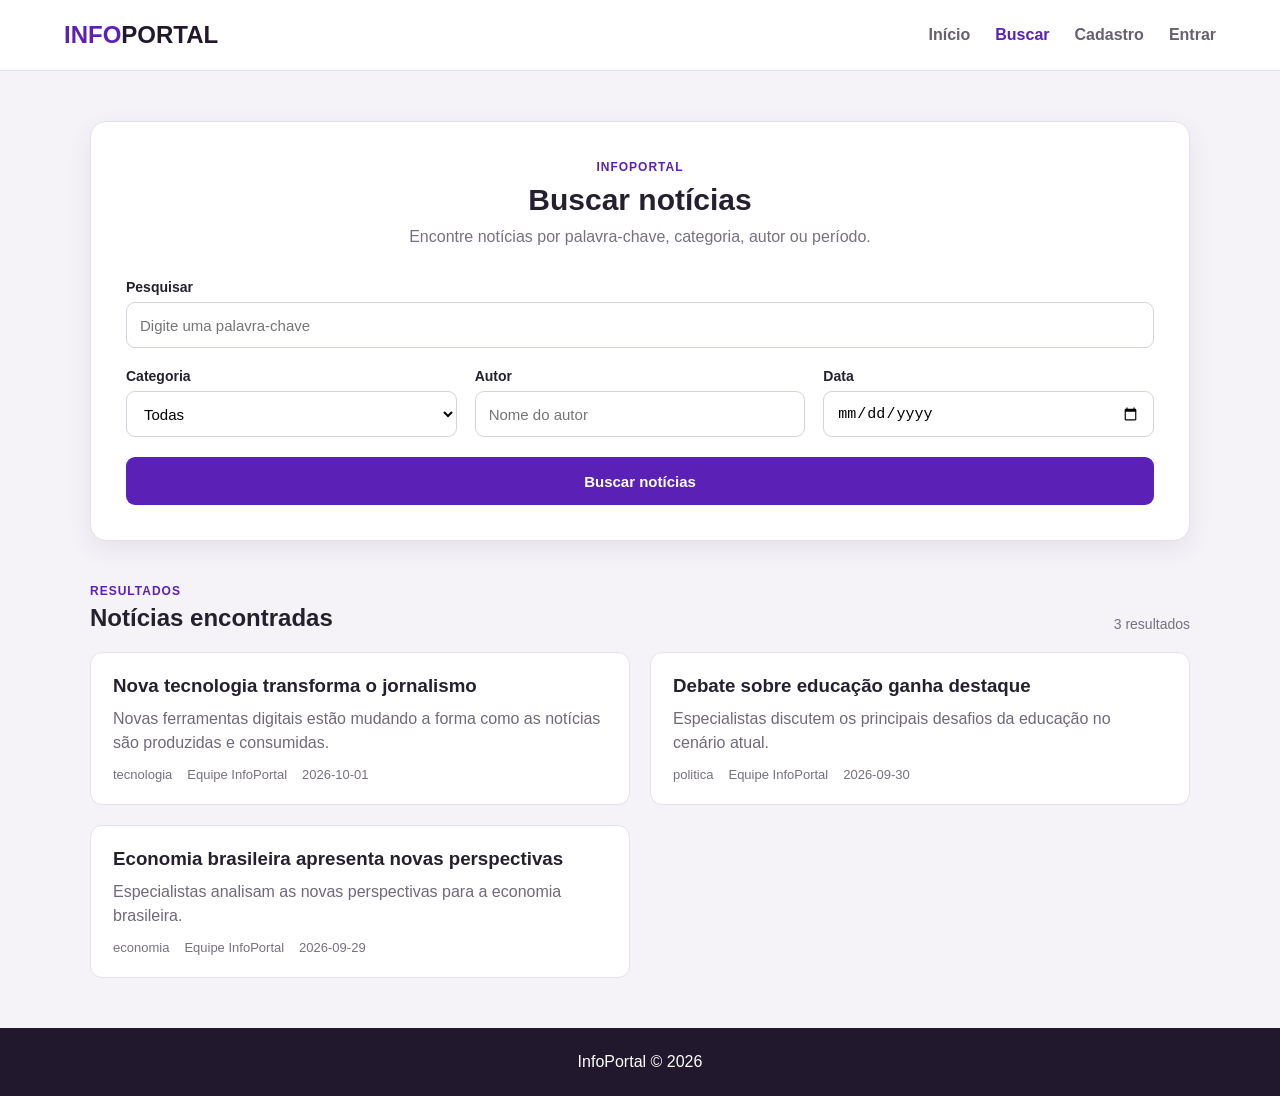
==== busca.html @ 55f18f4f "criei a tela busca" ====
<!DOCTYPE html>

<html lang="pt-BR">
<head>
    <meta charset="UTF-8">
    <meta name="viewport" content="width=device-width, initial-scale=1.0">
    <title>InfoPortal • Buscar</title>
    <link rel="stylesheet" href="/css/busca.css">
</head>

<body>
    <header class="header">
        <div class="header-container">
            <a href="index.html" class="logo">
                INFO<span>PORTAL</span>
            </a>

        <nav class="menu">
            <a href="index.html">Início</a>
            <a href="busca.html" class="active">Buscar</a>
            <a href="cadastro.html">Cadastro</a>
            <a href="login.html">Entrar</a>
        </nav>
    </div>
</header>

<main class="main">
    <section class="busca-section">
        <div class="cabecalho">
            <span class="section-tag">INFOPORTAL</span>
            <h1>Buscar notícias</h1>
            <p>
                Encontre notícias por palavra-chave, categoria,
                autor ou período.
            </p>
        </div>

        <form id="buscaForm" class="busca-form">
            <div class="campo campo-busca">
                <label for="termo">Pesquisar</label>
                <input
                    type="text"
                    id="termo"
                    name="termo"
                    placeholder="Digite uma palavra-chave"
                >
            </div>

            <div class="filtros">
                <div class="campo">
                    <label for="categoria">Categoria</label>
                    <select id="categoria" name="categoria">
                        <option value="">Todas</option>
                        <option value="politica">Política</option>
                        <option value="economia">Economia</option>
                        <option value="tecnologia">Tecnologia</option>
                        <option value="esportes">Esportes</option>
                        <option value="cultura">Cultura</option>
                        <option value="saude">Saúde</option>
                    </select>
                </div>

                <div class="campo">
                    <label for="autor">Autor</label>
                    <input
                        type="text"
                        id="autor"
                        name="autor"
                        placeholder="Nome do autor"
                    >
                </div>

                <div class="campo">
                    <label for="data">Data</label>
                    <input
                        type="date"
                        id="data"
                        name="data"
                    >
                </div>
            </div>

            <button type="submit" class="btn-buscar">
                Buscar notícias
            </button>
        </form>
    </section>

    <section class="resultados-section">
        <div class="resultados-header">
            <div>
                <span class="section-tag">RESULTADOS</span>
                <h2>Notícias encontradas</h2>
            </div>

            <span id="contadorResultados">
                0 resultados
            </span>
        </div>

        <div id="resultados" class="resultados">
        </div>

        <div id="mensagem" class="mensagem">
        </div>
    </section>
</main>

<footer class="footer">
    <p>InfoPortal © 2026</p>
</footer>

<script src="/js/busca.js"></script>


</body>
</html>
---- css/busca.css ----
* {
    margin: 0;
    padding: 0;
    box-sizing: border-box;
}

body {
    font-family: Arial, Helvetica, sans-serif;
    background: #f5f3f8;
    color: #24202d;
    min-height: 100vh;
    display: flex;
    flex-direction: column;
}

.header {
    background: #ffffff;
    border-bottom: 1px solid #e5e0eb;
}

.header-container {
    width: 90%;
    max-width: 1200px;
    height: 70px;
    margin: auto;
    display: flex;
    align-items: center;
    justify-content: space-between;
}

.logo {
    text-decoration: none;
    font-size: 24px;
    font-weight: 900;
    color: #5b21b6;
}

.logo span {
    color: #21182d;
}

.menu {
    display: flex;
    gap: 25px;
}

.menu a {
    text-decoration: none;
    color: #66606f;
    font-weight: bold;
}

.menu a:hover,
.menu a.active {
    color: #5b21b6;
}

.main {
    flex: 1;
    width: 90%;
    max-width: 1100px;
    margin: 50px auto;
}

.busca-section {
    background: #ffffff;
    padding: 35px;
    border-radius: 16px;
    border: 1px solid #e5e0eb;
    box-shadow: 0 8px 25px rgba(50, 30, 80, 0.08);
}

.cabecalho {
    text-align: center;
    margin-bottom: 30px;
}

.section-tag {
    color: #5b21b6;
    font-size: 12px;
    font-weight: bold;
    letter-spacing: 1px;
}

.cabecalho h1 {
    font-size: 30px;
    margin: 8px 0;
}

.cabecalho p {
    color: #77717f;
    line-height: 1.5;
}

.busca-form {
    display: flex;
    flex-direction: column;
    gap: 20px;
}

.campo {
    display: flex;
    flex-direction: column;
    gap: 7px;
}

.campo label {
    font-size: 14px;
    font-weight: bold;
}

.campo input,
.campo select {
    width: 100%;
    height: 46px;
    padding: 0 13px;
    border: 1px solid #d8d1df;
    border-radius: 9px;
    background: #ffffff;
    font-size: 15px;
    outline: none;
}

.campo input:focus,
.campo select:focus {
    border-color: #5b21b6;
    box-shadow: 0 0 0 3px rgba(91, 33, 182, 0.08);
}

.filtros {
    display: grid;
    grid-template-columns: repeat(3, 1fr);
    gap: 18px;
}

.btn-buscar {
    width: 100%;
    height: 48px;
    border: none;
    border-radius: 9px;
    background: #5b21b6;
    color: #ffffff;
    font-size: 15px;
    font-weight: bold;
    cursor: pointer;
}

.btn-buscar:hover {
    background: #4c1d95;
}

.resultados-section {
    margin-top: 40px;
}

.resultados-header {
    display: flex;
    align-items: end;
    justify-content: space-between;
    margin-bottom: 20px;
}

.resultados-header h2 {
    margin-top: 5px;
}

#contadorResultados {
    color: #77717f;
    font-size: 14px;
}

.resultados {
    display: grid;
    grid-template-columns: repeat(2, 1fr);
    gap: 20px;
}

.noticia-card {
    background: #ffffff;
    padding: 22px;
    border: 1px solid #e5e0eb;
    border-radius: 12px;
}

.noticia-card h3 {
    margin-bottom: 10px;
    color: #24202d;
}

.noticia-card p {
    color: #706978;
    line-height: 1.5;
    margin-bottom: 12px;
}

.noticia-info {
    display: flex;
    gap: 15px;
    flex-wrap: wrap;
    color: #77717f;
    font-size: 13px;
}

.mensagem {
    padding: 20px;
    margin-top: 20px;
    background: #ffffff;
    border: 1px solid #e5e0eb;
    border-radius: 10px;
    color: #77717f;
    text-align: center;
}

.footer {
    background: #21182d;
    color: #ffffff;
    text-align: center;
    padding: 25px;
}

@media (max-width: 700px) {
    .header-container {
        height: auto;
        padding: 20px 0;
        flex-direction: column;
        gap: 15px;
    }

    .menu {
        gap: 15px;
        flex-wrap: wrap;
        justify-content: center;
    }

    .main {
        margin: 30px auto;
    }

    .busca-section {
        padding: 25px 20px;
    }

    .filtros,
    .resultados {
        grid-template-columns: 1fr;
    }

    .resultados-header {
        align-items: flex-start;
        flex-direction: column;
        gap: 10px;
    }
}
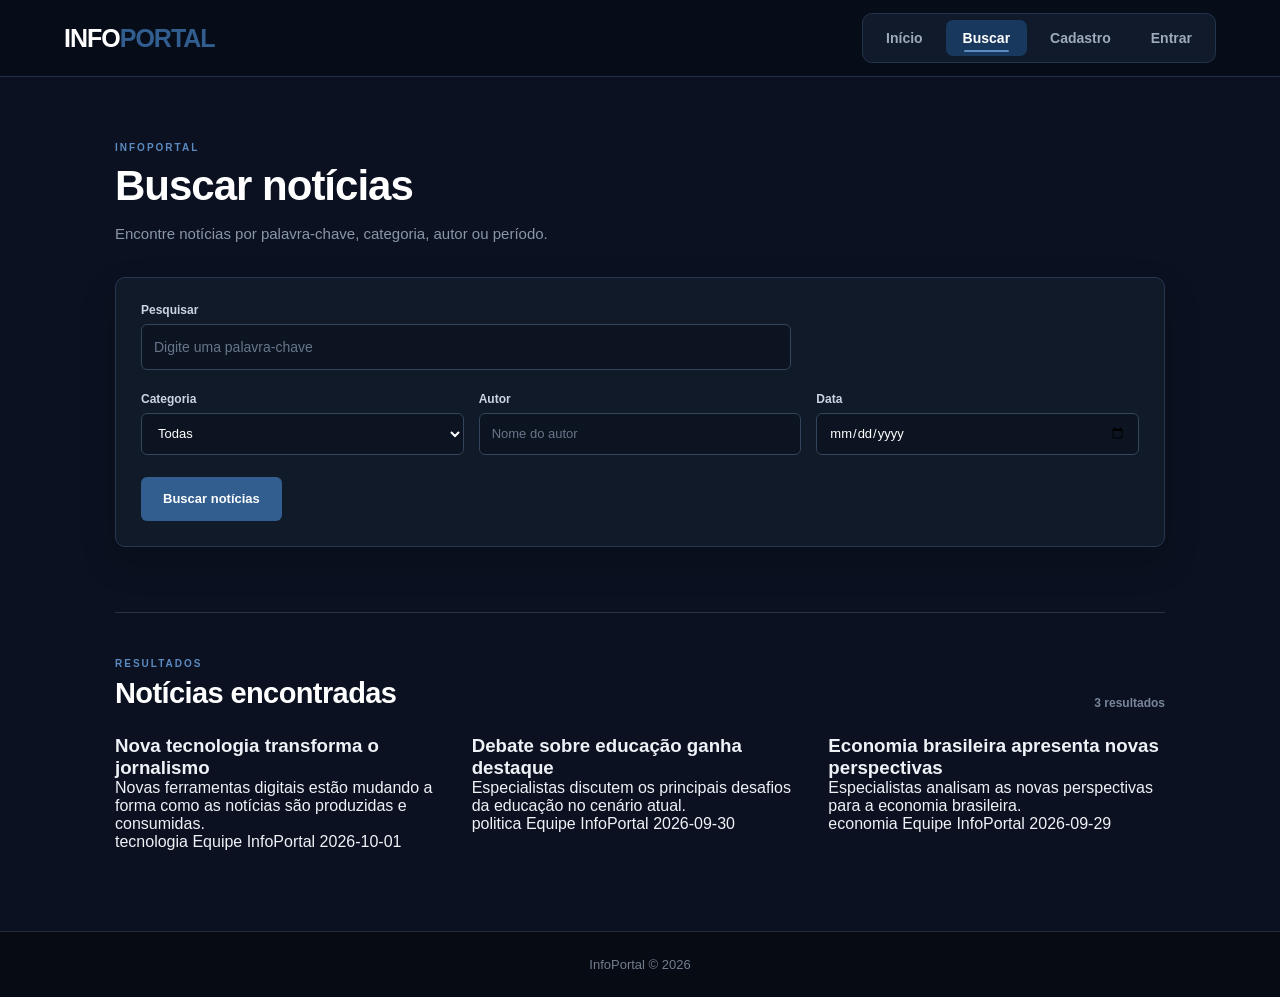
==== commit a7918be8: "padronização do css e algumas correções" ====
--- a/busca.html
+++ b/busca.html
@@ -5,7 +5,7 @@
     <meta charset="UTF-8">
     <meta name="viewport" content="width=device-width, initial-scale=1.0">
     <title>InfoPortal • Buscar</title>
-    <link rel="stylesheet" href="/css/busca.css">
+    <link rel="stylesheet" href="../css/busca.css">
 </head>
 
 <body>
@@ -14,6 +14,7 @@
             <a href="index.html" class="logo">
                 INFO<span>PORTAL</span>
             </a>
+
 
         <nav class="menu">
             <a href="index.html">Início</a>
@@ -72,11 +73,7 @@
 
                 <div class="campo">
                     <label for="data">Data</label>
-                    <input
-                        type="date"
-                        id="data"
-                        name="data"
-                    >
+                    <input type="date" id="data" name="data">
                 </div>
             </div>
 
@@ -93,16 +90,73 @@
                 <h2>Notícias encontradas</h2>
             </div>
 
-            <span id="contadorResultados">
-                0 resultados
-            </span>
+            <span id="contadorResultados">0 resultados</span>
         </div>
 
         <div id="resultados" class="resultados">
+            <article class="resultado-card">
+                <span class="categoria">Tecnologia</span>
+
+                <h3>
+                    Novas tecnologias transformam
+                    a rotina das cidades
+                </h3>
+
+                <p>
+                    Especialistas analisam como novas
+                    ferramentas digitais estão mudando
+                    a forma como as pessoas vivem,
+                    trabalham e se comunicam.
+                </p>
+
+                <div class="autor">
+                    <span>Equipe InfoPortal</span>
+                    <span class="data">2026-10-01</span>
+                </div>
+            </article>
+
+            <article class="resultado-card">
+                <span class="categoria">Política</span>
+
+                <h3>
+                    Novas propostas movimentam
+                    o cenário político nacional
+                </h3>
+
+                <p>
+                    Representantes discutem novas
+                    medidas e propostas durante
+                    reuniões realizadas nesta semana.
+                </p>
+
+                <div class="autor">
+                    <span>Equipe InfoPortal</span>
+                    <span class="data">2026-10-01</span>
+                </div>
+            </article>
+
+            <article class="resultado-card">
+                <span class="categoria">Economia</span>
+
+                <h3>
+                    Mercado apresenta novas
+                    perspectivas para o próximo período
+                </h3>
+
+                <p>
+                    Analistas apresentam suas expectativas
+                    para os próximos meses e avaliam
+                    os principais indicadores econômicos.
+                </p>
+
+                <div class="autor">
+                    <span>Equipe InfoPortal</span>
+                    <span class="data">2026-10-01</span>
+                </div>
+            </article>
         </div>
 
-        <div id="mensagem" class="mensagem">
-        </div>
+        <div id="mensagem" class="mensagem"></div>
     </section>
 </main>
 
@@ -110,7 +164,7 @@
     <p>InfoPortal © 2026</p>
 </footer>
 
-<script src="/js/busca.js"></script>
+<script src="../js/busca.js"></script>
 
 
 </body>
--- a/css/busca.css
+++ b/css/busca.css
@@ -1,253 +1,431 @@
 * {
-    margin: 0;
-    padding: 0;
-    box-sizing: border-box;
-}
+  margin: 0;
+  padding: 0;
+  box-sizing: border-box;
+  }
 
 body {
-    font-family: Arial, Helvetica, sans-serif;
-    background: #f5f3f8;
-    color: #24202d;
-    min-height: 100vh;
-    display: flex;
+font-family: Arial, Helvetica, sans-serif;
+background: #0b1120;
+color: #eef2f7;
+min-height: 100vh;
+display: flex;
+flex-direction: column;
+}
+
+.header {
+background: #070d18;
+border-bottom: 1px solid #1e314d;
+}
+
+.header-container {
+width: 90%;
+max-width: 1250px;
+min-height: 76px;
+margin: 0 auto;
+display: flex;
+align-items: center;
+justify-content: space-between;
+}
+
+.logo {
+color: #ffffff;
+text-decoration: none;
+font-size: 25px;
+font-weight: 900;
+letter-spacing: -1px;
+}
+
+.logo span {
+color: #315d8f;
+}
+
+.menu {
+display: flex;
+align-items: center;
+gap: 6px;
+padding: 6px;
+background: #101a2a;
+border: 1px solid #22334c;
+border-radius: 10px;
+}
+
+.menu a {
+position: relative;
+padding: 10px 17px;
+border-radius: 7px;
+color: #9daabd;
+text-decoration: none;
+font-size: 14px;
+font-weight: 700;
+transition: 0.2s ease;
+}
+
+.menu a:hover {
+color: #ffffff;
+background: #1a2b43;
+}
+
+.menu a.active {
+color: #ffffff;
+background: #18395d;
+}
+
+.menu a.active::after {
+content: "";
+position: absolute;
+left: 18px;
+right: 18px;
+bottom: 4px;
+height: 2px;
+border-radius: 2px;
+background: #5b8bc0;
+}
+
+.main {
+flex: 1;
+width: 90%;
+max-width: 1050px;
+margin: 0 auto;
+padding: 60px 0 80px;
+}
+
+.busca-section {
+margin-bottom: 65px;
+}
+
+.cabecalho {
+margin-bottom: 30px;
+}
+
+.section-tag {
+display: inline-block;
+margin-bottom: 10px;
+color: #5b8bc0;
+font-size: 10px;
+font-weight: 800;
+letter-spacing: 2px;
+text-transform: uppercase;
+}
+
+.cabecalho h1 {
+color: #ffffff;
+font-size: 42px;
+font-weight: 800;
+line-height: 1.1;
+letter-spacing: -1px;
+}
+
+.cabecalho p {
+max-width: 650px;
+margin-top: 12px;
+color: #8996a8;
+font-size: 15px;
+font-weight: 400;
+line-height: 1.7;
+}
+
+.busca-form {
+padding: 25px;
+background: #111a29;
+border: 1px solid #263752;
+border-radius: 10px;
+box-shadow: 0 15px 35px rgba(0, 0, 0, 0.18);
+}
+
+.campo {
+display: flex;
+flex-direction: column;
+gap: 7px;
+}
+
+.campo label {
+color: #cbd5e1;
+font-size: 12px;
+font-weight: 700;
+}
+
+.campo input,
+.campo select {
+width: 100%;
+height: 42px;
+padding: 0 12px;
+border: 1px solid #34445b;
+border-radius: 6px;
+outline: none;
+background: #0c1422;
+color: #ffffff;
+font-family: Arial, Helvetica, sans-serif;
+font-size: 13px;
+transition: 0.2s ease;
+}
+
+.campo input::placeholder {
+color: #687589;
+}
+
+.campo input:focus,
+.campo select:focus {
+border-color: #4675a8;
+box-shadow: 0 0 0 2px rgba(49, 93, 143, 0.14);
+}
+
+.campo select {
+cursor: pointer;
+}
+
+.campo select option {
+background: #111a29;
+color: #ffffff;
+}
+
+.campo-busca {
+max-width: 650px;
+margin-bottom: 22px;
+}
+
+.campo-busca input {
+height: 46px;
+font-size: 14px;
+}
+
+.filtros {
+display: grid;
+grid-template-columns: repeat(3, 1fr);
+gap: 15px;
+margin-bottom: 22px;
+}
+
+.btn-buscar {
+height: 44px;
+padding: 0 22px;
+border: none;
+border-radius: 6px;
+background: #315d8f;
+color: #ffffff;
+font-size: 13px;
+font-weight: 800;
+cursor: pointer;
+transition: 0.2s ease;
+}
+
+.btn-buscar:hover {
+background: #24486f;
+transform: translateY(-1px);
+}
+
+.resultados-section {
+padding-top: 40px;
+border-top: 1px solid #263247;
+}
+
+.resultados-header {
+display: flex;
+align-items: flex-end;
+justify-content: space-between;
+margin-bottom: 25px;
+}
+
+.resultados-header .section-tag {
+margin-bottom: 7px;
+}
+
+.resultados-header h2 {
+margin: 0;
+color: #ffffff;
+font-size: 29px;
+font-weight: 800;
+line-height: 1.2;
+letter-spacing: -0.6px;
+}
+
+#contadorResultados {
+color: #78869a;
+font-size: 12px;
+font-weight: 600;
+}
+
+.resultados {
+display: grid;
+grid-template-columns: repeat(3, 1fr);
+gap: 20px;
+}
+
+.resultado-card {
+min-height: 215px;
+padding: 21px;
+background: #111a29;
+border: 1px solid #34445b;
+border-radius: 9px;
+box-shadow: 0 8px 20px rgba(0, 0, 0, 0.18);
+transition: transform 0.2s ease, border-color 0.2s ease, box-shadow 0.2s ease;
+}
+
+.resultado-card:hover {
+transform: translateY(-4px);
+border-color: #4b75a3;
+box-shadow: 0 15px 30px rgba(0, 0, 0, 0.28);
+}
+
+.resultado-card .categoria {
+display: inline-block;
+margin-bottom: 11px;
+padding: 4px 8px;
+border: 1px solid #315d8f;
+border-radius: 4px;
+background: #142b45;
+color: #6d9bc9;
+font-size: 9px;
+font-weight: 800;
+letter-spacing: 1.2px;
+text-transform: uppercase;
+}
+
+.resultado-card h3 {
+margin-bottom: 11px;
+color: #f5f7fa;
+font-size: 19px;
+font-weight: 800;
+line-height: 1.35;
+letter-spacing: -0.2px;
+}
+
+.resultado-card p {
+margin-bottom: 16px;
+color: #8d99aa;
+font-size: 13px;
+font-weight: 400;
+line-height: 1.65;
+}
+
+.resultado-card .autor {
+display: flex;
+align-items: center;
+justify-content: space-between;
+gap: 10px;
+margin-top: auto;
+padding-top: 13px;
+border-top: 1px solid #29384e;
+color: #b5c0cf;
+font-size: 11px;
+font-weight: 700;
+}
+
+.resultado-card .data {
+color: #667589;
+font-size: 10px;
+font-weight: 500;
+}
+
+.mensagem {
+display: none;
+margin-top: 20px;
+padding: 20px;
+border: 1px solid #263752;
+border-radius: 8px;
+background: #111a29;
+color: #8996a8;
+text-align: center;
+font-size: 14px;
+}
+
+.mensagem.erro {
+display: block;
+background: #28171b;
+border-color: #633037;
+color: #f0a9ae;
+}
+
+.mensagem.sucesso {
+display: block;
+background: #13271f;
+border-color: #28553f;
+color: #9bd3b7;
+}
+
+.footer {
+background: #070b14;
+border-top: 1px solid #202b3d;
+color: #727d8e;
+text-align: center;
+padding: 25px;
+font-size: 13px;
+}
+
+@media (max-width: 850px) {
+.filtros {
+grid-template-columns: 1fr;
+}
+
+
+.resultados {
+    grid-template-columns: repeat(2, 1fr);
+}
+
+
+}
+
+@media (max-width: 700px) {
+.header-container {
+min-height: auto;
+padding: 20px 0;
+flex-direction: column;
+}
+
+
+.menu {
+    flex-wrap: wrap;
+    justify-content: center;
+}
+
+.main {
+    width: 92%;
+    padding: 45px 0 60px;
+}
+
+.cabecalho h1 {
+    font-size: 34px;
+}
+
+.busca-form {
+    padding: 20px;
+}
+
+.campo-busca {
+    max-width: none;
+}
+
+.resultados {
+    grid-template-columns: 1fr;
+}
+
+.resultados-header {
+    align-items: flex-start;
     flex-direction: column;
-}
-
-.header {
-    background: #ffffff;
-    border-bottom: 1px solid #e5e0eb;
-}
-
-.header-container {
-    width: 90%;
-    max-width: 1200px;
-    height: 70px;
-    margin: auto;
-    display: flex;
-    align-items: center;
-    justify-content: space-between;
-}
-
+    gap: 8px;
+}
+
+
+}
+
+@media (max-width: 480px) {
 .logo {
-    text-decoration: none;
-    font-size: 24px;
-    font-weight: 900;
-    color: #5b21b6;
-}
-
-.logo span {
-    color: #21182d;
-}
-
-.menu {
-    display: flex;
-    gap: 25px;
-}
+font-size: 22px;
+}
+
 
 .menu a {
-    text-decoration: none;
-    color: #66606f;
-    font-weight: bold;
-}
-
-.menu a:hover,
-.menu a.active {
-    color: #5b21b6;
-}
-
-.main {
-    flex: 1;
-    width: 90%;
-    max-width: 1100px;
-    margin: 50px auto;
-}
-
-.busca-section {
-    background: #ffffff;
-    padding: 35px;
-    border-radius: 16px;
-    border: 1px solid #e5e0eb;
-    box-shadow: 0 8px 25px rgba(50, 30, 80, 0.08);
-}
-
-.cabecalho {
-    text-align: center;
-    margin-bottom: 30px;
-}
-
-.section-tag {
-    color: #5b21b6;
-    font-size: 12px;
-    font-weight: bold;
-    letter-spacing: 1px;
+    padding: 9px 11px;
+    font-size: 13px;
 }
 
 .cabecalho h1 {
     font-size: 30px;
-    margin: 8px 0;
-}
-
-.cabecalho p {
-    color: #77717f;
-    line-height: 1.5;
 }
 
 .busca-form {
-    display: flex;
-    flex-direction: column;
-    gap: 20px;
-}
-
-.campo {
-    display: flex;
-    flex-direction: column;
-    gap: 7px;
-}
-
-.campo label {
-    font-size: 14px;
-    font-weight: bold;
-}
-
-.campo input,
-.campo select {
-    width: 100%;
-    height: 46px;
-    padding: 0 13px;
-    border: 1px solid #d8d1df;
-    border-radius: 9px;
-    background: #ffffff;
-    font-size: 15px;
-    outline: none;
-}
-
-.campo input:focus,
-.campo select:focus {
-    border-color: #5b21b6;
-    box-shadow: 0 0 0 3px rgba(91, 33, 182, 0.08);
-}
-
-.filtros {
-    display: grid;
-    grid-template-columns: repeat(3, 1fr);
-    gap: 18px;
-}
-
-.btn-buscar {
-    width: 100%;
-    height: 48px;
-    border: none;
-    border-radius: 9px;
-    background: #5b21b6;
-    color: #ffffff;
-    font-size: 15px;
-    font-weight: bold;
-    cursor: pointer;
-}
-
-.btn-buscar:hover {
-    background: #4c1d95;
-}
-
-.resultados-section {
-    margin-top: 40px;
-}
-
-.resultados-header {
-    display: flex;
-    align-items: end;
-    justify-content: space-between;
-    margin-bottom: 20px;
-}
-
-.resultados-header h2 {
-    margin-top: 5px;
-}
-
-#contadorResultados {
-    color: #77717f;
-    font-size: 14px;
-}
-
-.resultados {
-    display: grid;
-    grid-template-columns: repeat(2, 1fr);
-    gap: 20px;
-}
-
-.noticia-card {
-    background: #ffffff;
-    padding: 22px;
-    border: 1px solid #e5e0eb;
-    border-radius: 12px;
-}
-
-.noticia-card h3 {
-    margin-bottom: 10px;
-    color: #24202d;
-}
-
-.noticia-card p {
-    color: #706978;
-    line-height: 1.5;
-    margin-bottom: 12px;
-}
-
-.noticia-info {
-    display: flex;
-    gap: 15px;
-    flex-wrap: wrap;
-    color: #77717f;
-    font-size: 13px;
-}
-
-.mensagem {
-    padding: 20px;
-    margin-top: 20px;
-    background: #ffffff;
-    border: 1px solid #e5e0eb;
-    border-radius: 10px;
-    color: #77717f;
-    text-align: center;
-}
-
-.footer {
-    background: #21182d;
-    color: #ffffff;
-    text-align: center;
-    padding: 25px;
-}
-
-@media (max-width: 700px) {
-    .header-container {
-        height: auto;
-        padding: 20px 0;
-        flex-direction: column;
-        gap: 15px;
-    }
-
-    .menu {
-        gap: 15px;
-        flex-wrap: wrap;
-        justify-content: center;
-    }
-
-    .main {
-        margin: 30px auto;
-    }
-
-    .busca-section {
-        padding: 25px 20px;
-    }
-
-    .filtros,
-    .resultados {
-        grid-template-columns: 1fr;
-    }
-
-    .resultados-header {
-        align-items: flex-start;
-        flex-direction: column;
-        gap: 10px;
-    }
-}+    padding: 16px;
+}
+
+
+}
